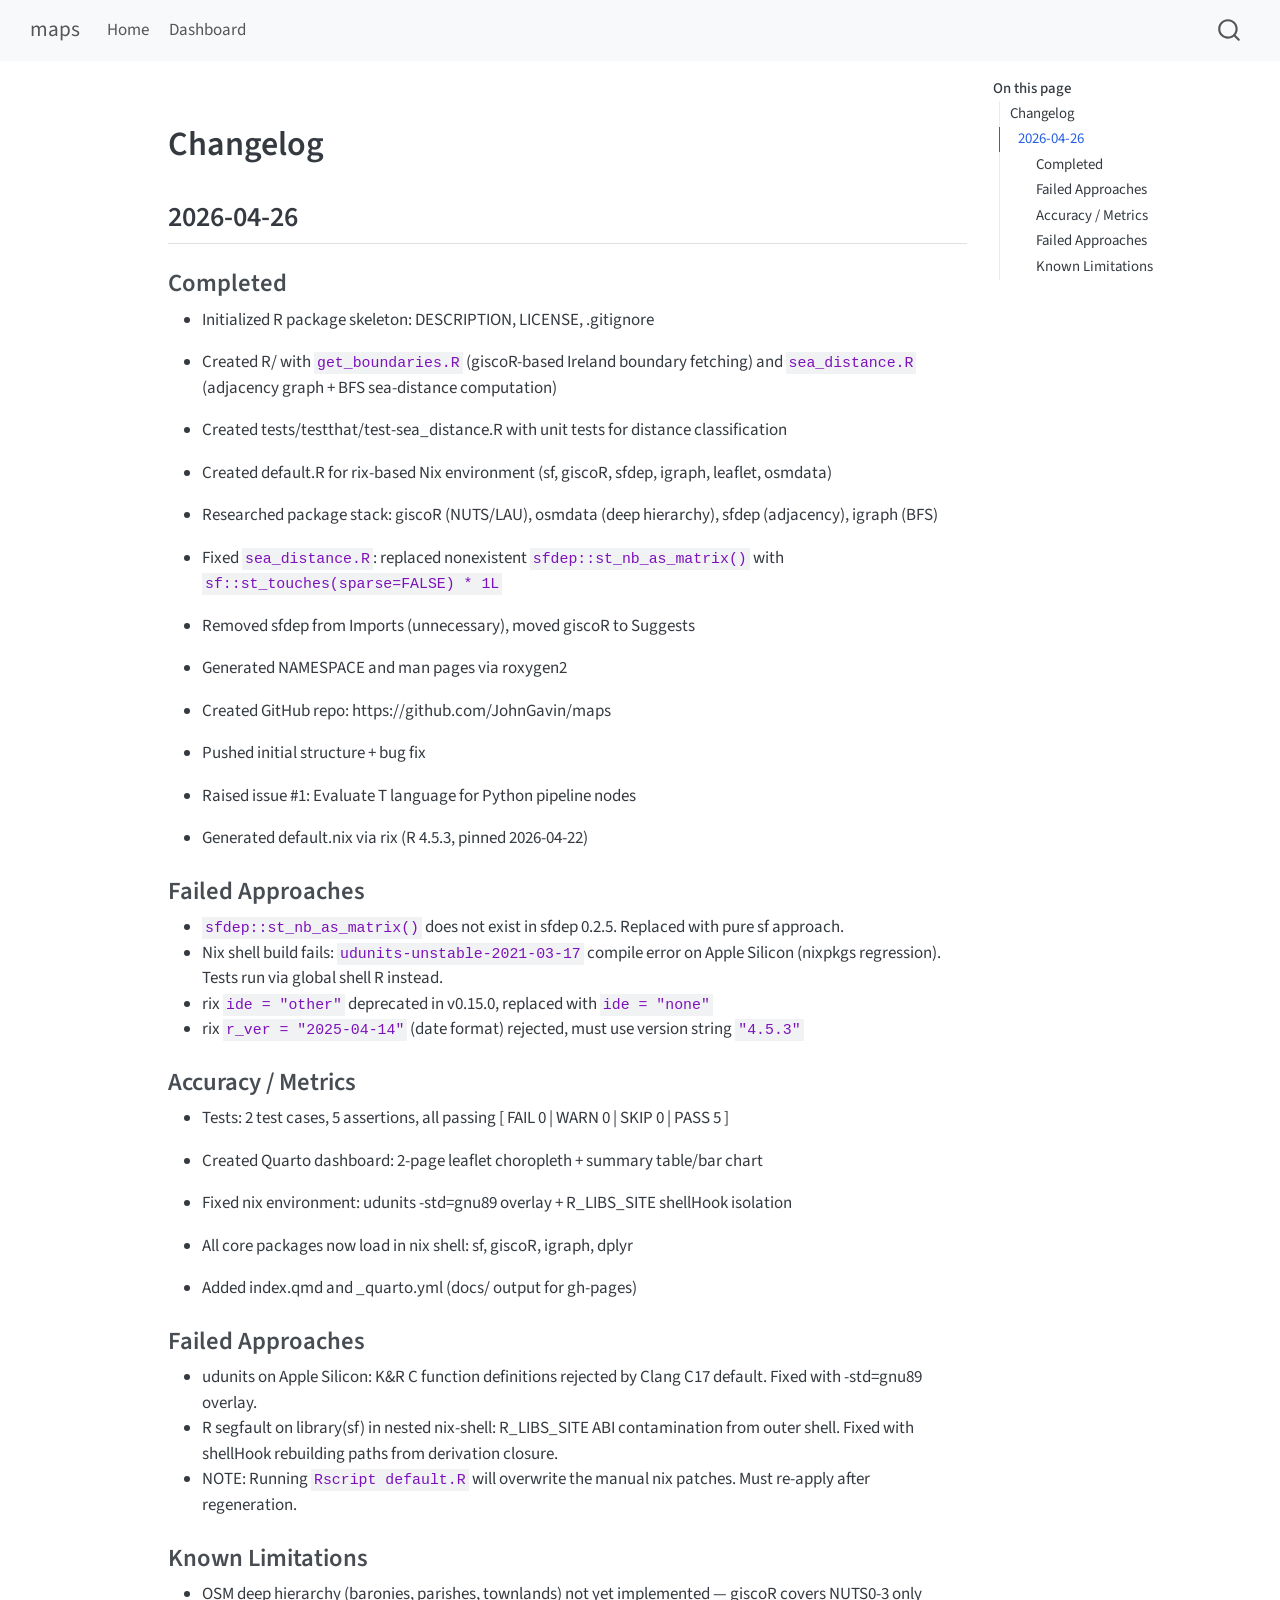
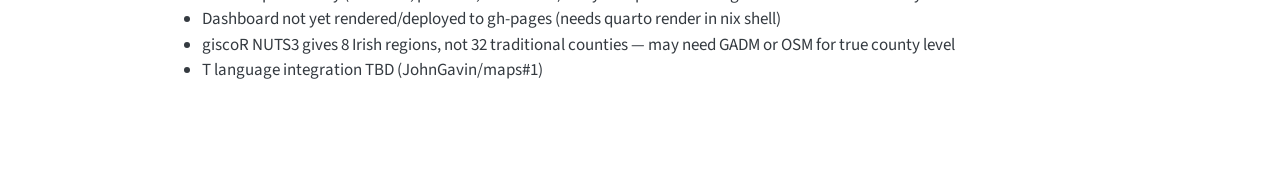
==== docs/CHANGELOG.html @ 63bba657 "Deploy rendered dashboard to docs/ for GitHub Pages - Fix dashboard.qmd: orientation pages→rows, gis" ====
<!DOCTYPE html>
<html xmlns="http://www.w3.org/1999/xhtml" lang="en" xml:lang="en"><head>

<meta charset="utf-8">
<meta name="generator" content="quarto-1.8.26">

<meta name="viewport" content="width=device-width, initial-scale=1.0, user-scalable=yes">


<title>changelog – maps</title>
<style>
code{white-space: pre-wrap;}
span.smallcaps{font-variant: small-caps;}
div.columns{display: flex; gap: min(4vw, 1.5em);}
div.column{flex: auto; overflow-x: auto;}
div.hanging-indent{margin-left: 1.5em; text-indent: -1.5em;}
ul.task-list{list-style: none;}
ul.task-list li input[type="checkbox"] {
  width: 0.8em;
  margin: 0 0.8em 0.2em -1em; /* quarto-specific, see https://github.com/quarto-dev/quarto-cli/issues/4556 */ 
  vertical-align: middle;
}
</style>


<script src="site_libs/quarto-nav/quarto-nav.js"></script>
<script src="site_libs/quarto-nav/headroom.min.js"></script>
<script src="site_libs/clipboard/clipboard.min.js"></script>
<script src="site_libs/quarto-search/autocomplete.umd.js"></script>
<script src="site_libs/quarto-search/fuse.min.js"></script>
<script src="site_libs/quarto-search/quarto-search.js"></script>
<meta name="quarto:offset" content="./">
<script src="site_libs/quarto-html/quarto.js" type="module"></script>
<script src="site_libs/quarto-html/tabsets/tabsets.js" type="module"></script>
<script src="site_libs/quarto-html/axe/axe-check.js" type="module"></script>
<script src="site_libs/quarto-html/popper.min.js"></script>
<script src="site_libs/quarto-html/tippy.umd.min.js"></script>
<script src="site_libs/quarto-html/anchor.min.js"></script>
<link href="site_libs/quarto-html/tippy.css" rel="stylesheet">
<link href="site_libs/quarto-html/quarto-syntax-highlighting-587c61ba64f3a5504c4d52d930310e48.css" rel="stylesheet" id="quarto-text-highlighting-styles">
<script src="site_libs/bootstrap/bootstrap.min.js"></script>
<link href="site_libs/bootstrap/bootstrap-icons.css" rel="stylesheet">
<link href="site_libs/bootstrap/bootstrap-6366b8537f22fe2521dbe9c1a8a1a9f2.min.css" rel="stylesheet" append-hash="true" id="quarto-bootstrap" data-mode="light">
<script id="quarto-search-options" type="application/json">{
  "location": "navbar",
  "copy-button": false,
  "collapse-after": 3,
  "panel-placement": "end",
  "type": "overlay",
  "limit": 50,
  "keyboard-shortcut": [
    "f",
    "/",
    "s"
  ],
  "show-item-context": false,
  "language": {
    "search-no-results-text": "No results",
    "search-matching-documents-text": "matching documents",
    "search-copy-link-title": "Copy link to search",
    "search-hide-matches-text": "Hide additional matches",
    "search-more-match-text": "more match in this document",
    "search-more-matches-text": "more matches in this document",
    "search-clear-button-title": "Clear",
    "search-text-placeholder": "",
    "search-detached-cancel-button-title": "Cancel",
    "search-submit-button-title": "Submit",
    "search-label": "Search"
  }
}</script>


<link rel="stylesheet" href="styles.css">
</head>

<body class="nav-fixed quarto-light">

<div id="quarto-search-results"></div>
  <header id="quarto-header" class="headroom fixed-top">
    <nav class="navbar navbar-expand-lg " data-bs-theme="dark">
      <div class="navbar-container container-fluid">
      <div class="navbar-brand-container mx-auto">
    <a class="navbar-brand" href="./index.html">
    <span class="navbar-title">maps</span>
    </a>
  </div>
            <div id="quarto-search" class="" title="Search"></div>
          <button class="navbar-toggler" type="button" data-bs-toggle="collapse" data-bs-target="#navbarCollapse" aria-controls="navbarCollapse" role="menu" aria-expanded="false" aria-label="Toggle navigation" onclick="if (window.quartoToggleHeadroom) { window.quartoToggleHeadroom(); }">
  <span class="navbar-toggler-icon"></span>
</button>
          <div class="collapse navbar-collapse" id="navbarCollapse">
            <ul class="navbar-nav navbar-nav-scroll me-auto">
  <li class="nav-item">
    <a class="nav-link" href="./index.html"> 
<span class="menu-text">Home</span></a>
  </li>  
  <li class="nav-item">
    <a class="nav-link" href="./vignettes/articles/dashboard.html"> 
<span class="menu-text">Dashboard</span></a>
  </li>  
</ul>
          </div> <!-- /navcollapse -->
            <div class="quarto-navbar-tools">
</div>
      </div> <!-- /container-fluid -->
    </nav>
</header>
<!-- content -->
<div id="quarto-content" class="quarto-container page-columns page-rows-contents page-layout-article page-navbar">
<!-- sidebar -->
<!-- margin-sidebar -->
    <div id="quarto-margin-sidebar" class="sidebar margin-sidebar">
        <nav id="TOC" role="doc-toc" class="toc-active">
    <h2 id="toc-title">On this page</h2>
   
  <ul>
  <li><a href="#changelog" id="toc-changelog" class="nav-link active" data-scroll-target="#changelog">Changelog</a>
  <ul class="collapse">
  <li><a href="#section" id="toc-section" class="nav-link" data-scroll-target="#section">2026-04-26</a>
  <ul class="collapse">
  <li><a href="#completed" id="toc-completed" class="nav-link" data-scroll-target="#completed">Completed</a></li>
  <li><a href="#failed-approaches" id="toc-failed-approaches" class="nav-link" data-scroll-target="#failed-approaches">Failed Approaches</a></li>
  <li><a href="#accuracy-metrics" id="toc-accuracy-metrics" class="nav-link" data-scroll-target="#accuracy-metrics">Accuracy / Metrics</a></li>
  <li><a href="#failed-approaches-1" id="toc-failed-approaches-1" class="nav-link" data-scroll-target="#failed-approaches-1">Failed Approaches</a></li>
  <li><a href="#known-limitations" id="toc-known-limitations" class="nav-link" data-scroll-target="#known-limitations">Known Limitations</a></li>
  </ul></li>
  </ul></li>
  </ul>
</nav>
    </div>
<!-- main -->
<main class="content" id="quarto-document-content"><header id="title-block-header" class="quarto-title-block"></header>




<section id="changelog" class="level1">
<h1>Changelog</h1>
<section id="section" class="level2">
<h2 class="anchored" data-anchor-id="section">2026-04-26</h2>
<section id="completed" class="level3">
<h3 class="anchored" data-anchor-id="completed">Completed</h3>
<ul>
<li><p>Initialized R package skeleton: DESCRIPTION, LICENSE, .gitignore</p></li>
<li><p>Created R/ with <code>get_boundaries.R</code> (giscoR-based Ireland boundary fetching) and <code>sea_distance.R</code> (adjacency graph + BFS sea-distance computation)</p></li>
<li><p>Created tests/testthat/test-sea_distance.R with unit tests for distance classification</p></li>
<li><p>Created default.R for rix-based Nix environment (sf, giscoR, sfdep, igraph, leaflet, osmdata)</p></li>
<li><p>Researched package stack: giscoR (NUTS/LAU), osmdata (deep hierarchy), sfdep (adjacency), igraph (BFS)</p></li>
<li><p>Fixed <code>sea_distance.R</code>: replaced nonexistent <code>sfdep::st_nb_as_matrix()</code> with <code>sf::st_touches(sparse=FALSE) * 1L</code></p></li>
<li><p>Removed sfdep from Imports (unnecessary), moved giscoR to Suggests</p></li>
<li><p>Generated NAMESPACE and man pages via roxygen2</p></li>
<li><p>Created GitHub repo: https://github.com/JohnGavin/maps</p></li>
<li><p>Pushed initial structure + bug fix</p></li>
<li><p>Raised issue #1: Evaluate T language for Python pipeline nodes</p></li>
<li><p>Generated default.nix via rix (R 4.5.3, pinned 2026-04-22)</p></li>
</ul>
</section>
<section id="failed-approaches" class="level3">
<h3 class="anchored" data-anchor-id="failed-approaches">Failed Approaches</h3>
<ul>
<li><code>sfdep::st_nb_as_matrix()</code> does not exist in sfdep 0.2.5. Replaced with pure sf approach.</li>
<li>Nix shell build fails: <code>udunits-unstable-2021-03-17</code> compile error on Apple Silicon (nixpkgs regression). Tests run via global shell R instead.</li>
<li>rix <code>ide = "other"</code> deprecated in v0.15.0, replaced with <code>ide = "none"</code></li>
<li>rix <code>r_ver = "2025-04-14"</code> (date format) rejected, must use version string <code>"4.5.3"</code></li>
</ul>
</section>
<section id="accuracy-metrics" class="level3">
<h3 class="anchored" data-anchor-id="accuracy-metrics">Accuracy / Metrics</h3>
<ul>
<li><p>Tests: 2 test cases, 5 assertions, all passing [ FAIL 0 | WARN 0 | SKIP 0 | PASS 5 ]</p></li>
<li><p>Created Quarto dashboard: 2-page leaflet choropleth + summary table/bar chart</p></li>
<li><p>Fixed nix environment: udunits -std=gnu89 overlay + R_LIBS_SITE shellHook isolation</p></li>
<li><p>All core packages now load in nix shell: sf, giscoR, igraph, dplyr</p></li>
<li><p>Added index.qmd and _quarto.yml (docs/ output for gh-pages)</p></li>
</ul>
</section>
<section id="failed-approaches-1" class="level3">
<h3 class="anchored" data-anchor-id="failed-approaches-1">Failed Approaches</h3>
<ul>
<li>udunits on Apple Silicon: K&amp;R C function definitions rejected by Clang C17 default. Fixed with -std=gnu89 overlay.</li>
<li>R segfault on library(sf) in nested nix-shell: R_LIBS_SITE ABI contamination from outer shell. Fixed with shellHook rebuilding paths from derivation closure.</li>
<li>NOTE: Running <code>Rscript default.R</code> will overwrite the manual nix patches. Must re-apply after regeneration.</li>
</ul>
</section>
<section id="known-limitations" class="level3">
<h3 class="anchored" data-anchor-id="known-limitations">Known Limitations</h3>
<ul>
<li>OSM deep hierarchy (baronies, parishes, townlands) not yet implemented — giscoR covers NUTS0-3 only</li>
<li>Dashboard not yet rendered/deployed to gh-pages (needs quarto render in nix shell)</li>
<li>giscoR NUTS3 gives 8 Irish regions, not 32 traditional counties — may need GADM or OSM for true county level</li>
<li>T language integration TBD (JohnGavin/maps#1)</li>
</ul>


</section>
</section>
</section>

</main> <!-- /main -->
<script id="quarto-html-after-body" type="application/javascript">
  window.document.addEventListener("DOMContentLoaded", function (event) {
    const icon = "";
    const anchorJS = new window.AnchorJS();
    anchorJS.options = {
      placement: 'right',
      icon: icon
    };
    anchorJS.add('.anchored');
    const isCodeAnnotation = (el) => {
      for (const clz of el.classList) {
        if (clz.startsWith('code-annotation-')) {                     
          return true;
        }
      }
      return false;
    }
    const onCopySuccess = function(e) {
      // button target
      const button = e.trigger;
      // don't keep focus
      button.blur();
      // flash "checked"
      button.classList.add('code-copy-button-checked');
      var currentTitle = button.getAttribute("title");
      button.setAttribute("title", "Copied!");
      let tooltip;
      if (window.bootstrap) {
        button.setAttribute("data-bs-toggle", "tooltip");
        button.setAttribute("data-bs-placement", "left");
        button.setAttribute("data-bs-title", "Copied!");
        tooltip = new bootstrap.Tooltip(button, 
          { trigger: "manual", 
            customClass: "code-copy-button-tooltip",
            offset: [0, -8]});
        tooltip.show();    
      }
      setTimeout(function() {
        if (tooltip) {
          tooltip.hide();
          button.removeAttribute("data-bs-title");
          button.removeAttribute("data-bs-toggle");
          button.removeAttribute("data-bs-placement");
        }
        button.setAttribute("title", currentTitle);
        button.classList.remove('code-copy-button-checked');
      }, 1000);
      // clear code selection
      e.clearSelection();
    }
    const getTextToCopy = function(trigger) {
      const outerScaffold = trigger.parentElement.cloneNode(true);
      const codeEl = outerScaffold.querySelector('code');
      for (const childEl of codeEl.children) {
        if (isCodeAnnotation(childEl)) {
          childEl.remove();
        }
      }
      return codeEl.innerText;
    }
    const clipboard = new window.ClipboardJS('.code-copy-button:not([data-in-quarto-modal])', {
      text: getTextToCopy
    });
    clipboard.on('success', onCopySuccess);
    if (window.document.getElementById('quarto-embedded-source-code-modal')) {
      const clipboardModal = new window.ClipboardJS('.code-copy-button[data-in-quarto-modal]', {
        text: getTextToCopy,
        container: window.document.getElementById('quarto-embedded-source-code-modal')
      });
      clipboardModal.on('success', onCopySuccess);
    }
      var localhostRegex = new RegExp(/^(?:http|https):\/\/localhost\:?[0-9]*\//);
      var mailtoRegex = new RegExp(/^mailto:/);
        var filterRegex = new RegExp('/' + window.location.host + '/');
      var isInternal = (href) => {
          return filterRegex.test(href) || localhostRegex.test(href) || mailtoRegex.test(href);
      }
      // Inspect non-navigation links and adorn them if external
     var links = window.document.querySelectorAll('a[href]:not(.nav-link):not(.navbar-brand):not(.toc-action):not(.sidebar-link):not(.sidebar-item-toggle):not(.pagination-link):not(.no-external):not([aria-hidden]):not(.dropdown-item):not(.quarto-navigation-tool):not(.about-link)');
      for (var i=0; i<links.length; i++) {
        const link = links[i];
        if (!isInternal(link.href)) {
          // undo the damage that might have been done by quarto-nav.js in the case of
          // links that we want to consider external
          if (link.dataset.originalHref !== undefined) {
            link.href = link.dataset.originalHref;
          }
        }
      }
    function tippyHover(el, contentFn, onTriggerFn, onUntriggerFn) {
      const config = {
        allowHTML: true,
        maxWidth: 500,
        delay: 100,
        arrow: false,
        appendTo: function(el) {
            return el.parentElement;
        },
        interactive: true,
        interactiveBorder: 10,
        theme: 'quarto',
        placement: 'bottom-start',
      };
      if (contentFn) {
        config.content = contentFn;
      }
      if (onTriggerFn) {
        config.onTrigger = onTriggerFn;
      }
      if (onUntriggerFn) {
        config.onUntrigger = onUntriggerFn;
      }
      window.tippy(el, config); 
    }
    const noterefs = window.document.querySelectorAll('a[role="doc-noteref"]');
    for (var i=0; i<noterefs.length; i++) {
      const ref = noterefs[i];
      tippyHover(ref, function() {
        // use id or data attribute instead here
        let href = ref.getAttribute('data-footnote-href') || ref.getAttribute('href');
        try { href = new URL(href).hash; } catch {}
        const id = href.replace(/^#\/?/, "");
        const note = window.document.getElementById(id);
        if (note) {
          return note.innerHTML;
        } else {
          return "";
        }
      });
    }
    const xrefs = window.document.querySelectorAll('a.quarto-xref');
    const processXRef = (id, note) => {
      // Strip column container classes
      const stripColumnClz = (el) => {
        el.classList.remove("page-full", "page-columns");
        if (el.children) {
          for (const child of el.children) {
            stripColumnClz(child);
          }
        }
      }
      stripColumnClz(note)
      if (id === null || id.startsWith('sec-')) {
        // Special case sections, only their first couple elements
        const container = document.createElement("div");
        if (note.children && note.children.length > 2) {
          container.appendChild(note.children[0].cloneNode(true));
          for (let i = 1; i < note.children.length; i++) {
            const child = note.children[i];
            if (child.tagName === "P" && child.innerText === "") {
              continue;
            } else {
              container.appendChild(child.cloneNode(true));
              break;
            }
          }
          if (window.Quarto?.typesetMath) {
            window.Quarto.typesetMath(container);
          }
          return container.innerHTML
        } else {
          if (window.Quarto?.typesetMath) {
            window.Quarto.typesetMath(note);
          }
          return note.innerHTML;
        }
      } else {
        // Remove any anchor links if they are present
        const anchorLink = note.querySelector('a.anchorjs-link');
        if (anchorLink) {
          anchorLink.remove();
        }
        if (window.Quarto?.typesetMath) {
          window.Quarto.typesetMath(note);
        }
        if (note.classList.contains("callout")) {
          return note.outerHTML;
        } else {
          return note.innerHTML;
        }
      }
    }
    for (var i=0; i<xrefs.length; i++) {
      const xref = xrefs[i];
      tippyHover(xref, undefined, function(instance) {
        instance.disable();
        let url = xref.getAttribute('href');
        let hash = undefined; 
        if (url.startsWith('#')) {
          hash = url;
        } else {
          try { hash = new URL(url).hash; } catch {}
        }
        if (hash) {
          const id = hash.replace(/^#\/?/, "");
          const note = window.document.getElementById(id);
          if (note !== null) {
            try {
              const html = processXRef(id, note.cloneNode(true));
              instance.setContent(html);
            } finally {
              instance.enable();
              instance.show();
            }
          } else {
            // See if we can fetch this
            fetch(url.split('#')[0])
            .then(res => res.text())
            .then(html => {
              const parser = new DOMParser();
              const htmlDoc = parser.parseFromString(html, "text/html");
              const note = htmlDoc.getElementById(id);
              if (note !== null) {
                const html = processXRef(id, note);
                instance.setContent(html);
              } 
            }).finally(() => {
              instance.enable();
              instance.show();
            });
          }
        } else {
          // See if we can fetch a full url (with no hash to target)
          // This is a special case and we should probably do some content thinning / targeting
          fetch(url)
          .then(res => res.text())
          .then(html => {
            const parser = new DOMParser();
            const htmlDoc = parser.parseFromString(html, "text/html");
            const note = htmlDoc.querySelector('main.content');
            if (note !== null) {
              // This should only happen for chapter cross references
              // (since there is no id in the URL)
              // remove the first header
              if (note.children.length > 0 && note.children[0].tagName === "HEADER") {
                note.children[0].remove();
              }
              const html = processXRef(null, note);
              instance.setContent(html);
            } 
          }).finally(() => {
            instance.enable();
            instance.show();
          });
        }
      }, function(instance) {
      });
    }
        let selectedAnnoteEl;
        const selectorForAnnotation = ( cell, annotation) => {
          let cellAttr = 'data-code-cell="' + cell + '"';
          let lineAttr = 'data-code-annotation="' +  annotation + '"';
          const selector = 'span[' + cellAttr + '][' + lineAttr + ']';
          return selector;
        }
        const selectCodeLines = (annoteEl) => {
          const doc = window.document;
          const targetCell = annoteEl.getAttribute("data-target-cell");
          const targetAnnotation = annoteEl.getAttribute("data-target-annotation");
          const annoteSpan = window.document.querySelector(selectorForAnnotation(targetCell, targetAnnotation));
          const lines = annoteSpan.getAttribute("data-code-lines").split(",");
          const lineIds = lines.map((line) => {
            return targetCell + "-" + line;
          })
          let top = null;
          let height = null;
          let parent = null;
          if (lineIds.length > 0) {
              //compute the position of the single el (top and bottom and make a div)
              const el = window.document.getElementById(lineIds[0]);
              top = el.offsetTop;
              height = el.offsetHeight;
              parent = el.parentElement.parentElement;
            if (lineIds.length > 1) {
              const lastEl = window.document.getElementById(lineIds[lineIds.length - 1]);
              const bottom = lastEl.offsetTop + lastEl.offsetHeight;
              height = bottom - top;
            }
            if (top !== null && height !== null && parent !== null) {
              // cook up a div (if necessary) and position it 
              let div = window.document.getElementById("code-annotation-line-highlight");
              if (div === null) {
                div = window.document.createElement("div");
                div.setAttribute("id", "code-annotation-line-highlight");
                div.style.position = 'absolute';
                parent.appendChild(div);
              }
              div.style.top = top - 2 + "px";
              div.style.height = height + 4 + "px";
              div.style.left = 0;
              let gutterDiv = window.document.getElementById("code-annotation-line-highlight-gutter");
              if (gutterDiv === null) {
                gutterDiv = window.document.createElement("div");
                gutterDiv.setAttribute("id", "code-annotation-line-highlight-gutter");
                gutterDiv.style.position = 'absolute';
                const codeCell = window.document.getElementById(targetCell);
                const gutter = codeCell.querySelector('.code-annotation-gutter');
                gutter.appendChild(gutterDiv);
              }
              gutterDiv.style.top = top - 2 + "px";
              gutterDiv.style.height = height + 4 + "px";
            }
            selectedAnnoteEl = annoteEl;
          }
        };
        const unselectCodeLines = () => {
          const elementsIds = ["code-annotation-line-highlight", "code-annotation-line-highlight-gutter"];
          elementsIds.forEach((elId) => {
            const div = window.document.getElementById(elId);
            if (div) {
              div.remove();
            }
          });
          selectedAnnoteEl = undefined;
        };
          // Handle positioning of the toggle
      window.addEventListener(
        "resize",
        throttle(() => {
          elRect = undefined;
          if (selectedAnnoteEl) {
            selectCodeLines(selectedAnnoteEl);
          }
        }, 10)
      );
      function throttle(fn, ms) {
      let throttle = false;
      let timer;
        return (...args) => {
          if(!throttle) { // first call gets through
              fn.apply(this, args);
              throttle = true;
          } else { // all the others get throttled
              if(timer) clearTimeout(timer); // cancel #2
              timer = setTimeout(() => {
                fn.apply(this, args);
                timer = throttle = false;
              }, ms);
          }
        };
      }
        // Attach click handler to the DT
        const annoteDls = window.document.querySelectorAll('dt[data-target-cell]');
        for (const annoteDlNode of annoteDls) {
          annoteDlNode.addEventListener('click', (event) => {
            const clickedEl = event.target;
            if (clickedEl !== selectedAnnoteEl) {
              unselectCodeLines();
              const activeEl = window.document.querySelector('dt[data-target-cell].code-annotation-active');
              if (activeEl) {
                activeEl.classList.remove('code-annotation-active');
              }
              selectCodeLines(clickedEl);
              clickedEl.classList.add('code-annotation-active');
            } else {
              // Unselect the line
              unselectCodeLines();
              clickedEl.classList.remove('code-annotation-active');
            }
          });
        }
    const findCites = (el) => {
      const parentEl = el.parentElement;
      if (parentEl) {
        const cites = parentEl.dataset.cites;
        if (cites) {
          return {
            el,
            cites: cites.split(' ')
          };
        } else {
          return findCites(el.parentElement)
        }
      } else {
        return undefined;
      }
    };
    var bibliorefs = window.document.querySelectorAll('a[role="doc-biblioref"]');
    for (var i=0; i<bibliorefs.length; i++) {
      const ref = bibliorefs[i];
      const citeInfo = findCites(ref);
      if (citeInfo) {
        tippyHover(citeInfo.el, function() {
          var popup = window.document.createElement('div');
          citeInfo.cites.forEach(function(cite) {
            var citeDiv = window.document.createElement('div');
            citeDiv.classList.add('hanging-indent');
            citeDiv.classList.add('csl-entry');
            var biblioDiv = window.document.getElementById('ref-' + cite);
            if (biblioDiv) {
              citeDiv.innerHTML = biblioDiv.innerHTML;
            }
            popup.appendChild(citeDiv);
          });
          return popup.innerHTML;
        });
      }
    }
  });
  </script>
</div> <!-- /content -->




</body></html>
---- docs/site_libs/quarto-html/tippy.css ----
.tippy-box[data-animation=fade][data-state=hidden]{opacity:0}[data-tippy-root]{max-width:calc(100vw - 10px)}.tippy-box{position:relative;background-color:#333;color:#fff;border-radius:4px;font-size:14px;line-height:1.4;white-space:normal;outline:0;transition-property:transform,visibility,opacity}.tippy-box[data-placement^=top]>.tippy-arrow{bottom:0}.tippy-box[data-placement^=top]>.tippy-arrow:before{bottom:-7px;left:0;border-width:8px 8px 0;border-top-color:initial;transform-origin:center top}.tippy-box[data-placement^=bottom]>.tippy-arrow{top:0}.tippy-box[data-placement^=bottom]>.tippy-arrow:before{top:-7px;left:0;border-width:0 8px 8px;border-bottom-color:initial;transform-origin:center bottom}.tippy-box[data-placement^=left]>.tippy-arrow{right:0}.tippy-box[data-placement^=left]>.tippy-arrow:before{border-width:8px 0 8px 8px;border-left-color:initial;right:-7px;transform-origin:center left}.tippy-box[data-placement^=right]>.tippy-arrow{left:0}.tippy-box[data-placement^=right]>.tippy-arrow:before{left:-7px;border-width:8px 8px 8px 0;border-right-color:initial;transform-origin:center right}.tippy-box[data-inertia][data-state=visible]{transition-timing-function:cubic-bezier(.54,1.5,.38,1.11)}.tippy-arrow{width:16px;height:16px;color:#333}.tippy-arrow:before{content:"";position:absolute;border-color:transparent;border-style:solid}.tippy-content{position:relative;padding:5px 9px;z-index:1}
---- docs/site_libs/quarto-html/quarto-syntax-highlighting-587c61ba64f3a5504c4d52d930310e48.css ----
/* quarto syntax highlight colors */
:root {
  --quarto-hl-ot-color: #003B4F;
  --quarto-hl-at-color: #657422;
  --quarto-hl-ss-color: #20794D;
  --quarto-hl-an-color: #5E5E5E;
  --quarto-hl-fu-color: #4758AB;
  --quarto-hl-st-color: #20794D;
  --quarto-hl-cf-color: #003B4F;
  --quarto-hl-op-color: #5E5E5E;
  --quarto-hl-er-color: #AD0000;
  --quarto-hl-bn-color: #AD0000;
  --quarto-hl-al-color: #AD0000;
  --quarto-hl-va-color: #111111;
  --quarto-hl-bu-color: inherit;
  --quarto-hl-ex-color: inherit;
  --quarto-hl-pp-color: #AD0000;
  --quarto-hl-in-color: #5E5E5E;
  --quarto-hl-vs-color: #20794D;
  --quarto-hl-wa-color: #5E5E5E;
  --quarto-hl-do-color: #5E5E5E;
  --quarto-hl-im-color: #00769E;
  --quarto-hl-ch-color: #20794D;
  --quarto-hl-dt-color: #AD0000;
  --quarto-hl-fl-color: #AD0000;
  --quarto-hl-co-color: #5E5E5E;
  --quarto-hl-cv-color: #5E5E5E;
  --quarto-hl-cn-color: #8f5902;
  --quarto-hl-sc-color: #5E5E5E;
  --quarto-hl-dv-color: #AD0000;
  --quarto-hl-kw-color: #003B4F;
}

/* other quarto variables */
:root {
  --quarto-font-monospace: SFMono-Regular, Menlo, Monaco, Consolas, "Liberation Mono", "Courier New", monospace;
}

/* syntax highlight based on Pandoc's rules */
pre > code.sourceCode > span {
  color: #003B4F;
}

code.sourceCode > span {
  color: #003B4F;
}

div.sourceCode,
div.sourceCode pre.sourceCode {
  color: #003B4F;
}

/* Normal */
code span {
  color: #003B4F;
}

/* Alert */
code span.al {
  color: #AD0000;
  font-style: inherit;
}

/* Annotation */
code span.an {
  color: #5E5E5E;
  font-style: inherit;
}

/* Attribute */
code span.at {
  color: #657422;
  font-style: inherit;
}

/* BaseN */
code span.bn {
  color: #AD0000;
  font-style: inherit;
}

/* BuiltIn */
code span.bu {
  font-style: inherit;
}

/* ControlFlow */
code span.cf {
  color: #003B4F;
  font-weight: bold;
  font-style: inherit;
}

/* Char */
code span.ch {
  color: #20794D;
  font-style: inherit;
}

/* Constant */
code span.cn {
  color: #8f5902;
  font-style: inherit;
}

/* Comment */
code span.co {
  color: #5E5E5E;
  font-style: inherit;
}

/* CommentVar */
code span.cv {
  color: #5E5E5E;
  font-style: italic;
}

/* Documentation */
code span.do {
  color: #5E5E5E;
  font-style: italic;
}

/* DataType */
code span.dt {
  color: #AD0000;
  font-style: inherit;
}

/* DecVal */
code span.dv {
  color: #AD0000;
  font-style: inherit;
}

/* Error */
code span.er {
  color: #AD0000;
  font-style: inherit;
}

/* Extension */
code span.ex {
  font-style: inherit;
}

/* Float */
code span.fl {
  color: #AD0000;
  font-style: inherit;
}

/* Function */
code span.fu {
  color: #4758AB;
  font-style: inherit;
}

/* Import */
code span.im {
  color: #00769E;
  font-style: inherit;
}

/* Information */
code span.in {
  color: #5E5E5E;
  font-style: inherit;
}

/* Keyword */
code span.kw {
  color: #003B4F;
  font-weight: bold;
  font-style: inherit;
}

/* Operator */
code span.op {
  color: #5E5E5E;
  font-style: inherit;
}

/* Other */
code span.ot {
  color: #003B4F;
  font-style: inherit;
}

/* Preprocessor */
code span.pp {
  color: #AD0000;
  font-style: inherit;
}

/* SpecialChar */
code span.sc {
  color: #5E5E5E;
  font-style: inherit;
}

/* SpecialString */
code span.ss {
  color: #20794D;
  font-style: inherit;
}

/* String */
code span.st {
  color: #20794D;
  font-style: inherit;
}

/* Variable */
code span.va {
  color: #111111;
  font-style: inherit;
}

/* VerbatimString */
code span.vs {
  color: #20794D;
  font-style: inherit;
}

/* Warning */
code span.wa {
  color: #5E5E5E;
  font-style: italic;
}

.prevent-inlining {
  content: "</";
}

/*# sourceMappingURL=2dce1cc6c82594539e1579de68416b47.css.map */
---- docs/styles.css ----
/* maps project custom styles */
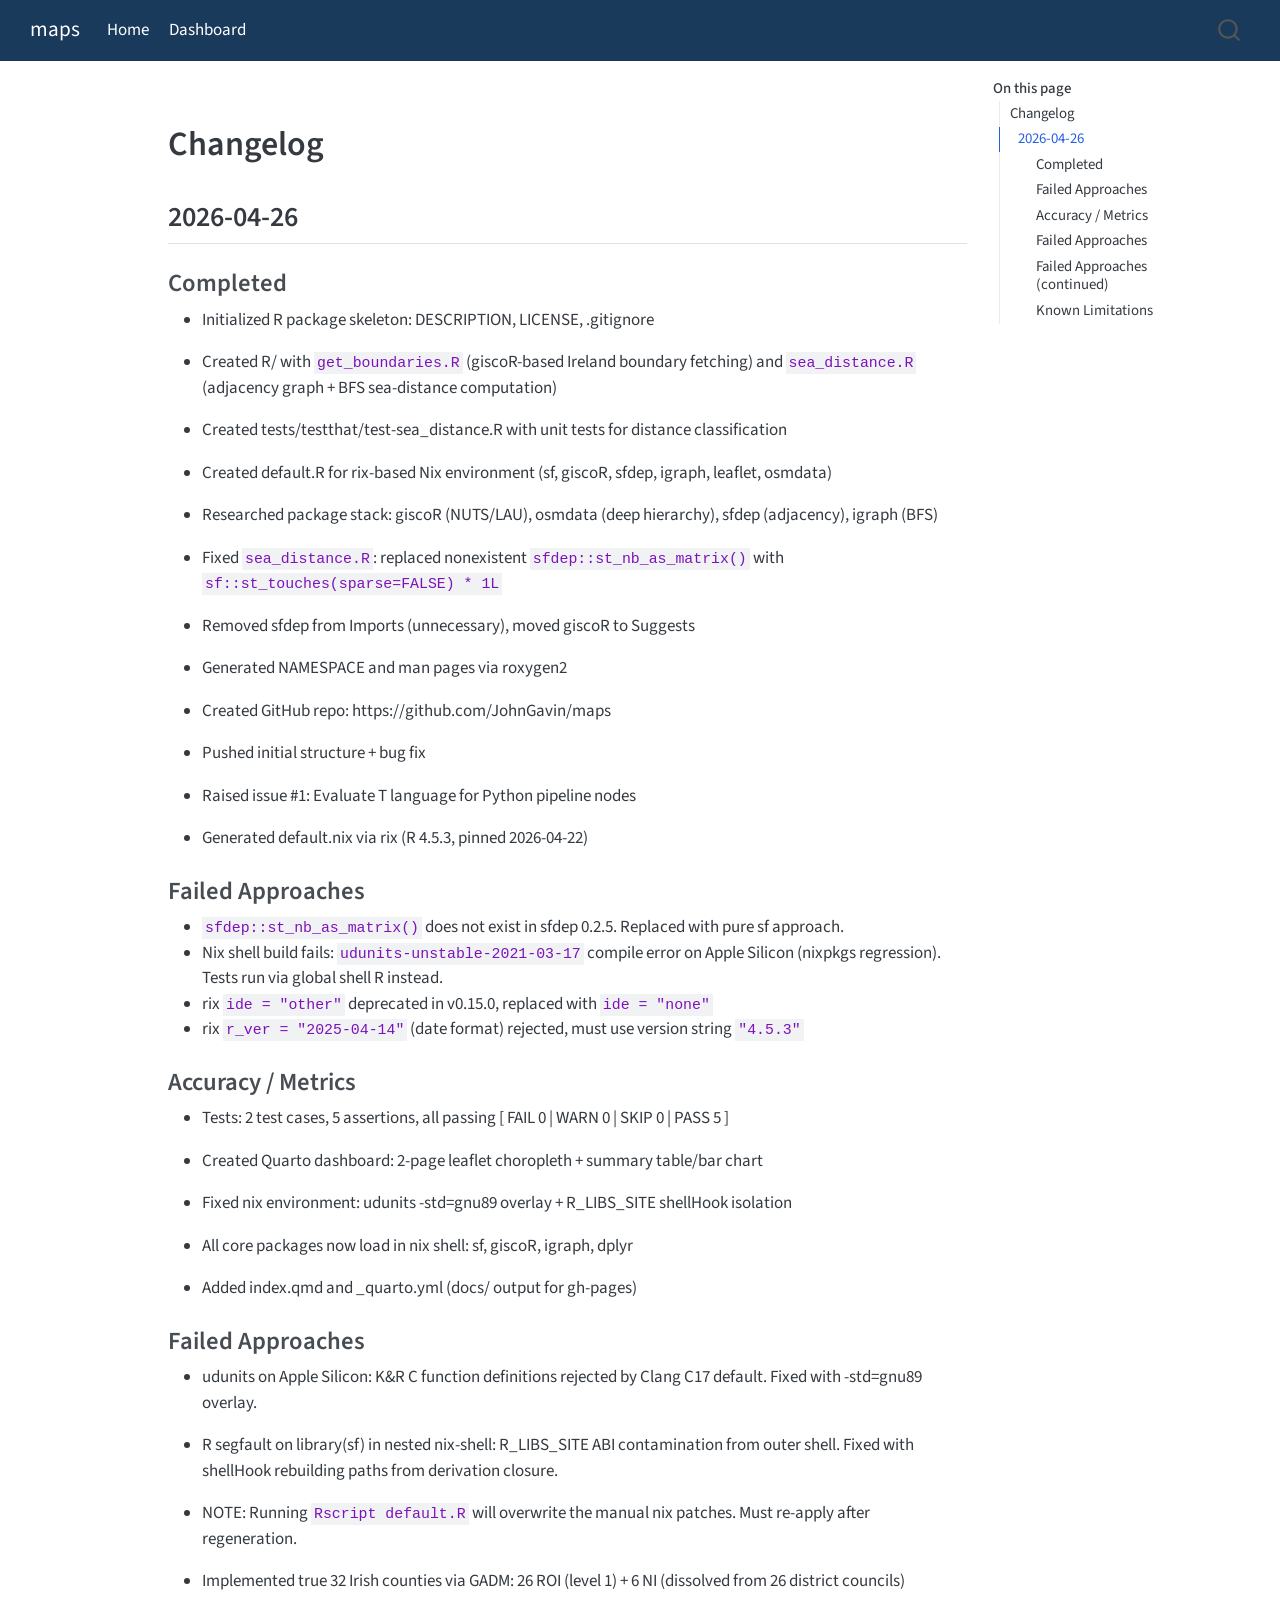
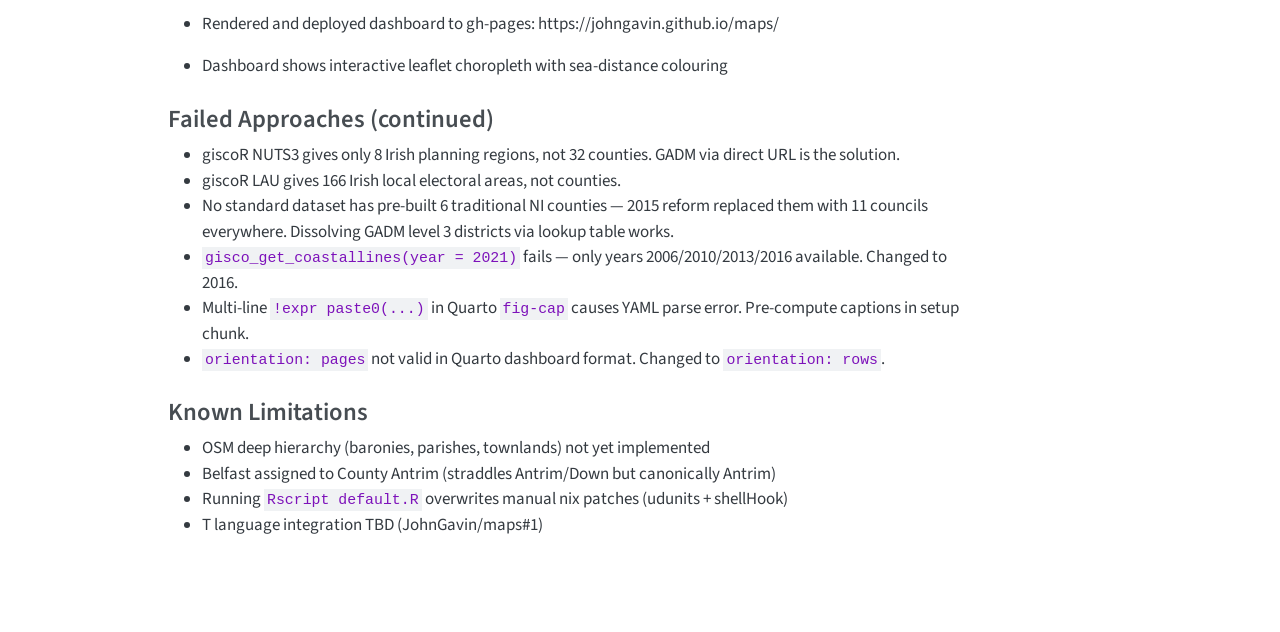
==== commit 1087d183: "Re-render: dark navbar, nix tabset, fix missing dashboard outputs - Clear stale _freeze cache that p" ====
--- a/docs/CHANGELOG.html
+++ b/docs/CHANGELOG.html
@@ -122,6 +122,7 @@
   <li><a href="#failed-approaches" id="toc-failed-approaches" class="nav-link" data-scroll-target="#failed-approaches">Failed Approaches</a></li>
   <li><a href="#accuracy-metrics" id="toc-accuracy-metrics" class="nav-link" data-scroll-target="#accuracy-metrics">Accuracy / Metrics</a></li>
   <li><a href="#failed-approaches-1" id="toc-failed-approaches-1" class="nav-link" data-scroll-target="#failed-approaches-1">Failed Approaches</a></li>
+  <li><a href="#failed-approaches-continued" id="toc-failed-approaches-continued" class="nav-link" data-scroll-target="#failed-approaches-continued">Failed Approaches (continued)</a></li>
   <li><a href="#known-limitations" id="toc-known-limitations" class="nav-link" data-scroll-target="#known-limitations">Known Limitations</a></li>
   </ul></li>
   </ul></li>
@@ -177,17 +178,31 @@
 <section id="failed-approaches-1" class="level3">
 <h3 class="anchored" data-anchor-id="failed-approaches-1">Failed Approaches</h3>
 <ul>
-<li>udunits on Apple Silicon: K&amp;R C function definitions rejected by Clang C17 default. Fixed with -std=gnu89 overlay.</li>
-<li>R segfault on library(sf) in nested nix-shell: R_LIBS_SITE ABI contamination from outer shell. Fixed with shellHook rebuilding paths from derivation closure.</li>
-<li>NOTE: Running <code>Rscript default.R</code> will overwrite the manual nix patches. Must re-apply after regeneration.</li>
+<li><p>udunits on Apple Silicon: K&amp;R C function definitions rejected by Clang C17 default. Fixed with -std=gnu89 overlay.</p></li>
+<li><p>R segfault on library(sf) in nested nix-shell: R_LIBS_SITE ABI contamination from outer shell. Fixed with shellHook rebuilding paths from derivation closure.</p></li>
+<li><p>NOTE: Running <code>Rscript default.R</code> will overwrite the manual nix patches. Must re-apply after regeneration.</p></li>
+<li><p>Implemented true 32 Irish counties via GADM: 26 ROI (level 1) + 6 NI (dissolved from 26 district councils)</p></li>
+<li><p>Rendered and deployed dashboard to gh-pages: https://johngavin.github.io/maps/</p></li>
+<li><p>Dashboard shows interactive leaflet choropleth with sea-distance colouring</p></li>
+</ul>
+</section>
+<section id="failed-approaches-continued" class="level3">
+<h3 class="anchored" data-anchor-id="failed-approaches-continued">Failed Approaches (continued)</h3>
+<ul>
+<li>giscoR NUTS3 gives only 8 Irish planning regions, not 32 counties. GADM via direct URL is the solution.</li>
+<li>giscoR LAU gives 166 Irish local electoral areas, not counties.</li>
+<li>No standard dataset has pre-built 6 traditional NI counties — 2015 reform replaced them with 11 councils everywhere. Dissolving GADM level 3 districts via lookup table works.</li>
+<li><code>gisco_get_coastallines(year = 2021)</code> fails — only years 2006/2010/2013/2016 available. Changed to 2016.</li>
+<li>Multi-line <code>!expr paste0(...)</code> in Quarto <code>fig-cap</code> causes YAML parse error. Pre-compute captions in setup chunk.</li>
+<li><code>orientation: pages</code> not valid in Quarto dashboard format. Changed to <code>orientation: rows</code>.</li>
 </ul>
 </section>
 <section id="known-limitations" class="level3">
 <h3 class="anchored" data-anchor-id="known-limitations">Known Limitations</h3>
 <ul>
-<li>OSM deep hierarchy (baronies, parishes, townlands) not yet implemented — giscoR covers NUTS0-3 only</li>
-<li>Dashboard not yet rendered/deployed to gh-pages (needs quarto render in nix shell)</li>
-<li>giscoR NUTS3 gives 8 Irish regions, not 32 traditional counties — may need GADM or OSM for true county level</li>
+<li>OSM deep hierarchy (baronies, parishes, townlands) not yet implemented</li>
+<li>Belfast assigned to County Antrim (straddles Antrim/Down but canonically Antrim)</li>
+<li>Running <code>Rscript default.R</code> overwrites manual nix patches (udunits + shellHook)</li>
 <li>T language integration TBD (JohnGavin/maps#1)</li>
 </ul>
 
--- a/docs/styles.css
+++ b/docs/styles.css
@@ -1 +1,26 @@
 /* maps project custom styles */
+
+/* Dark blue navbar with white text */
+.navbar, .quarto-title-banner, nav.navbar {
+  background-color: #1a3a5c !important;
+  color: #ffffff !important;
+}
+.navbar .navbar-brand, .navbar .nav-link,
+.navbar .navbar-nav .nav-link,
+.quarto-title-banner .title,
+.quarto-title-banner .subtitle {
+  color: #ffffff !important;
+}
+.navbar .nav-link:hover {
+  color: #cce0ff !important;
+}
+.navbar .nav-link.active {
+  color: #ffffff !important;
+  font-weight: bold;
+}
+
+/* Left-justified captions */
+caption, figcaption, .figure-caption {
+  text-align: left !important;
+  caption-side: top !important;
+}
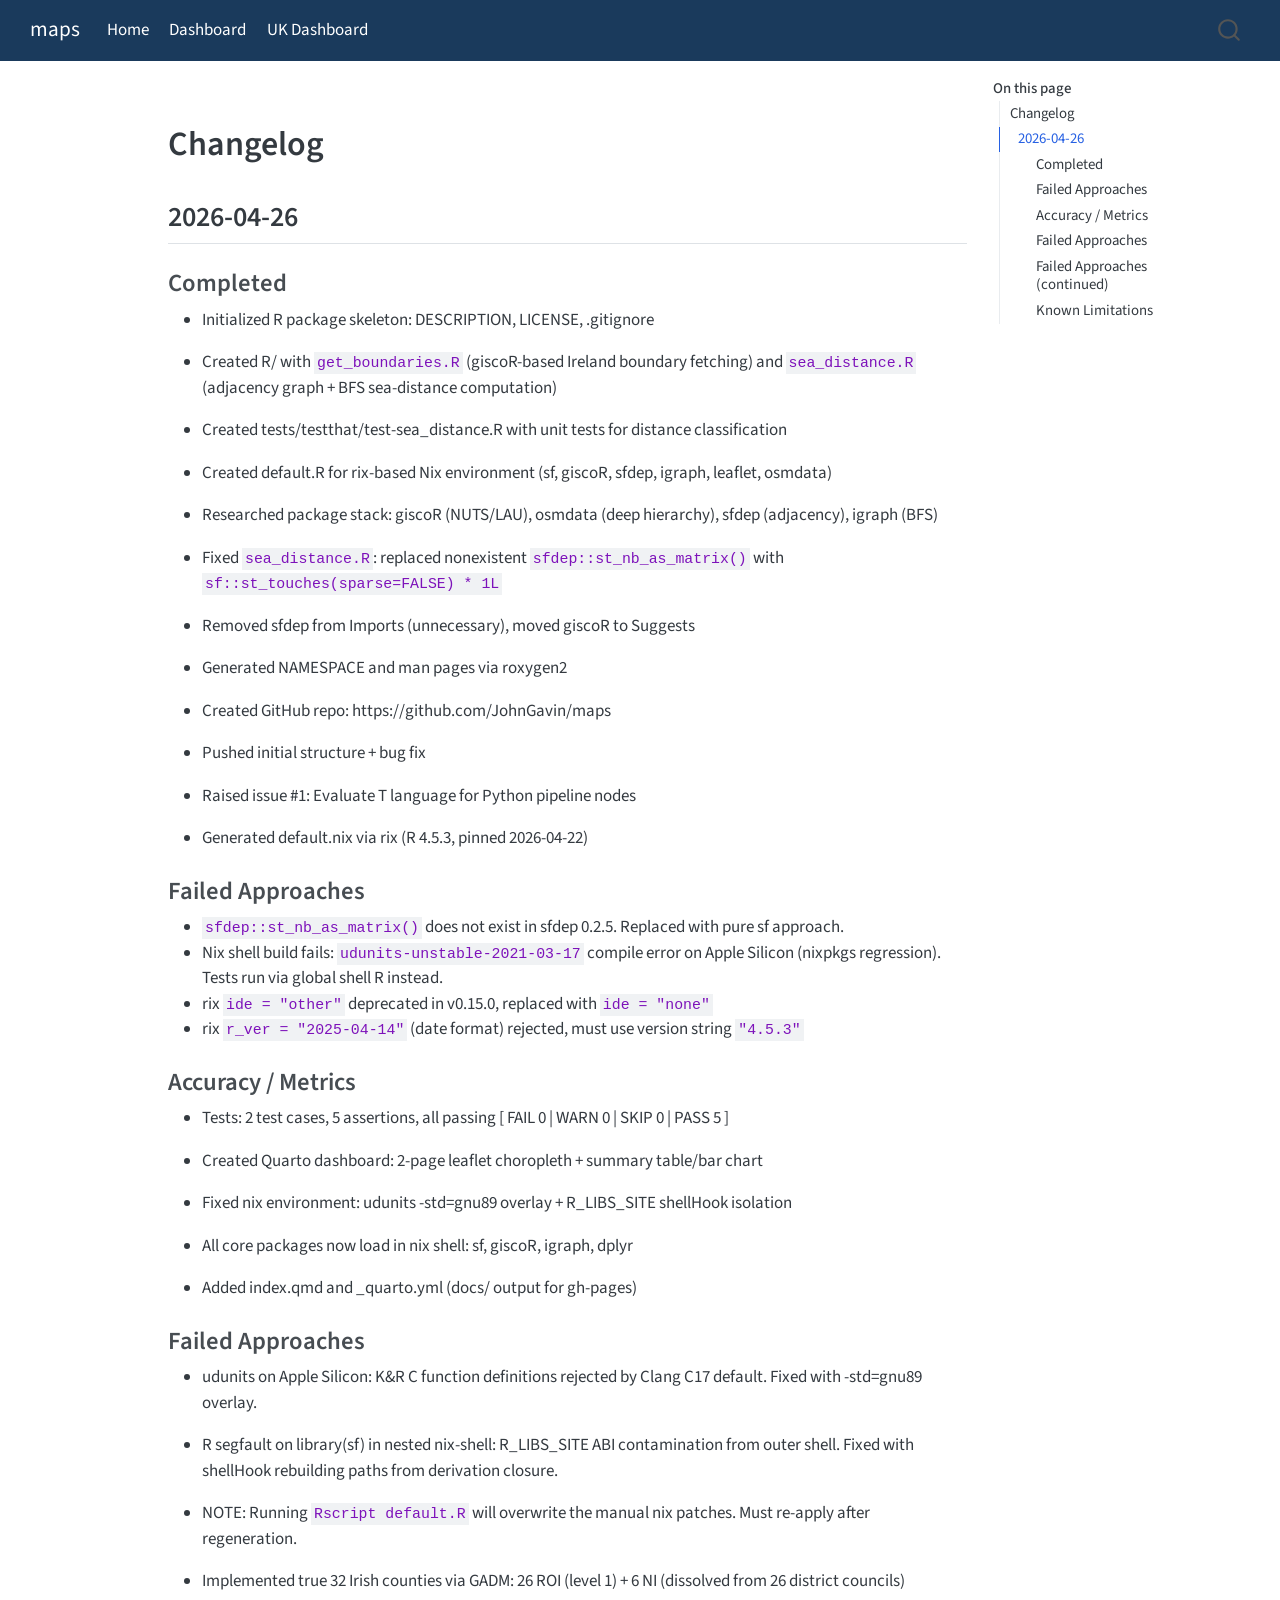
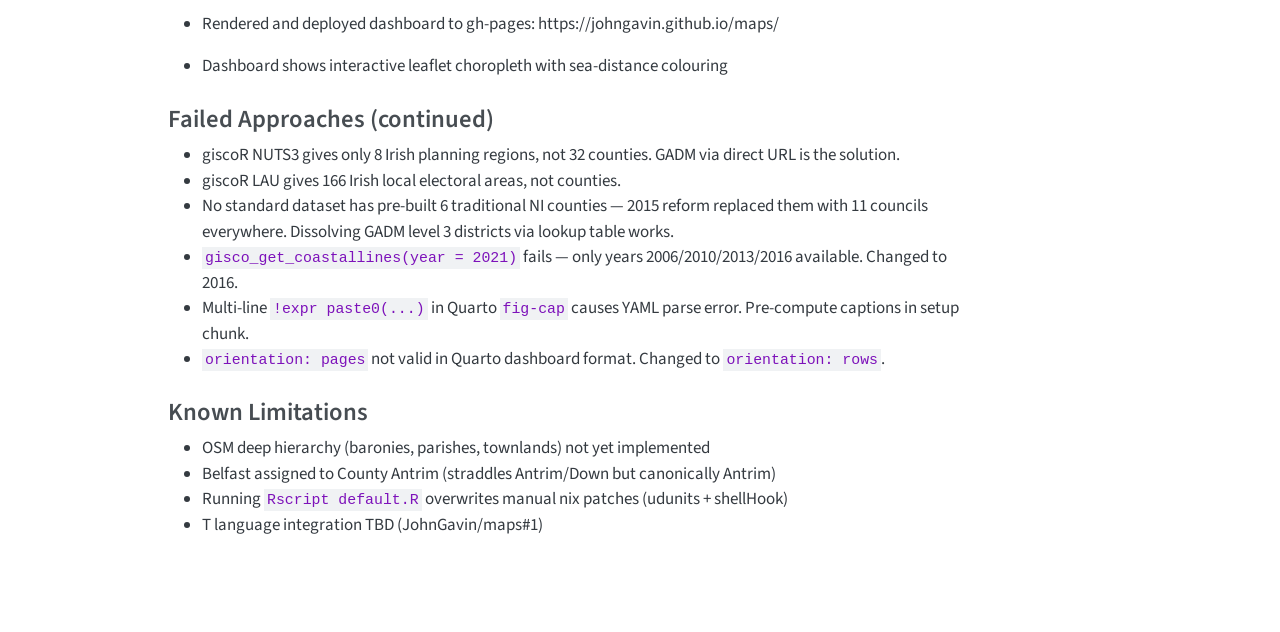
==== commit ef2c13ac: "Add UK dashboard: England, Scotland, Wales sea-distance analysis - New vignettes/articles/uk_dashboa" ====
--- a/docs/CHANGELOG.html
+++ b/docs/CHANGELOG.html
@@ -97,6 +97,10 @@
   <li class="nav-item">
     <a class="nav-link" href="./vignettes/articles/dashboard.html"> 
 <span class="menu-text">Dashboard</span></a>
+  </li>  
+  <li class="nav-item">
+    <a class="nav-link" href="./vignettes/articles/uk_dashboard.html"> 
+<span class="menu-text">UK Dashboard</span></a>
   </li>  
 </ul>
           </div> <!-- /navcollapse -->
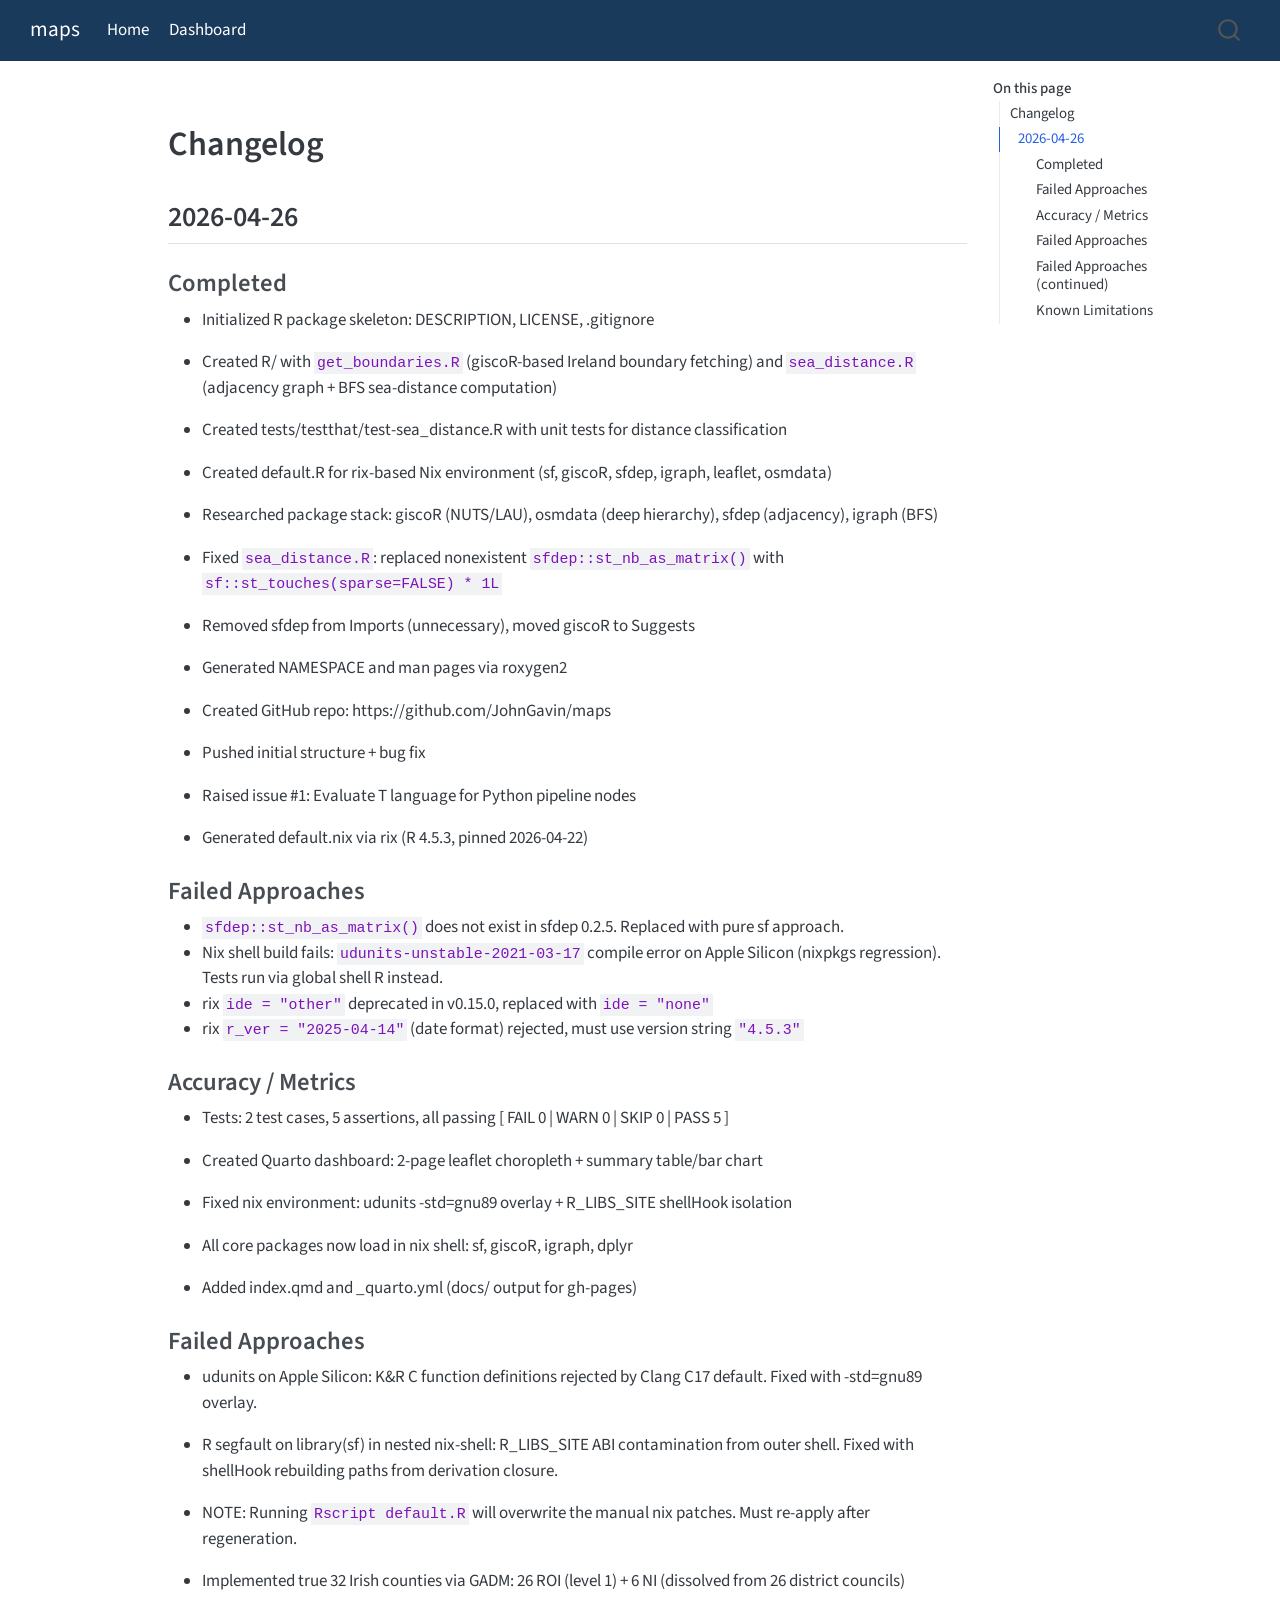
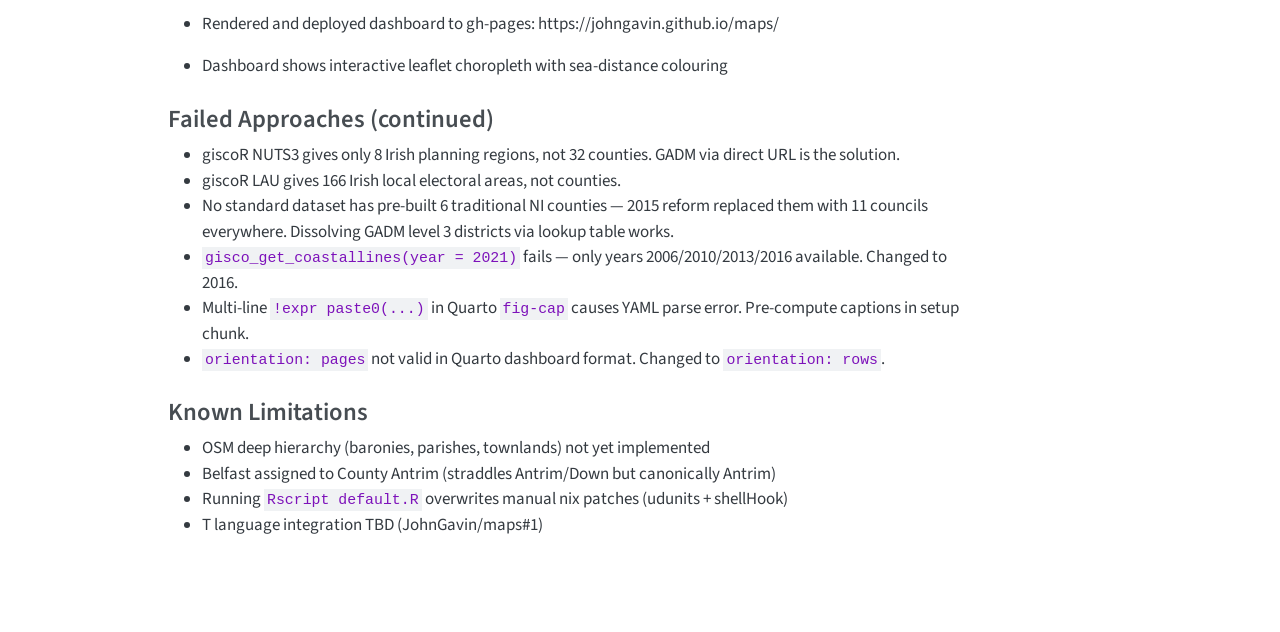
==== commit 0b9dcf77: "Single-page multi-country dashboard: Ireland + England + Scotland + Wales - One URL with tabs per co" ====
--- a/docs/CHANGELOG.html
+++ b/docs/CHANGELOG.html
@@ -97,10 +97,6 @@
   <li class="nav-item">
     <a class="nav-link" href="./vignettes/articles/dashboard.html"> 
 <span class="menu-text">Dashboard</span></a>
-  </li>  
-  <li class="nav-item">
-    <a class="nav-link" href="./vignettes/articles/uk_dashboard.html"> 
-<span class="menu-text">UK Dashboard</span></a>
   </li>  
 </ul>
           </div> <!-- /navcollapse -->
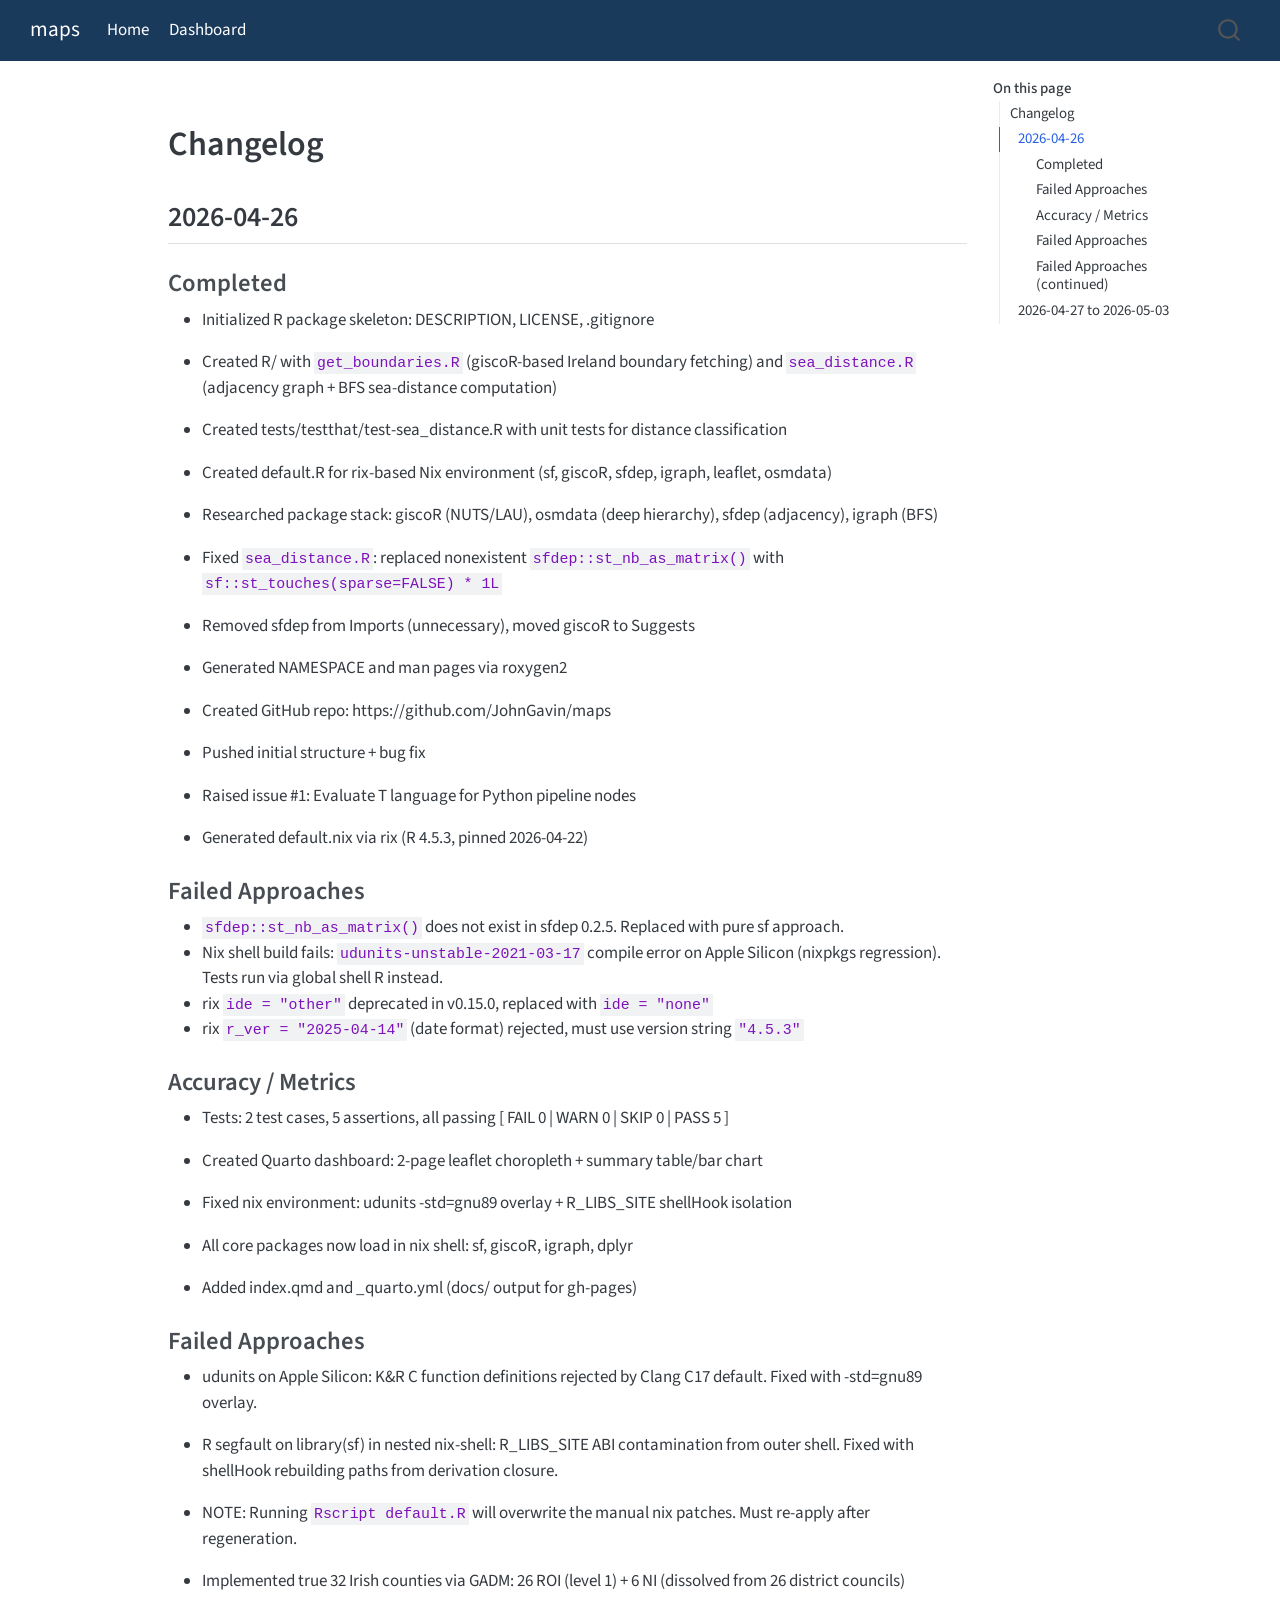
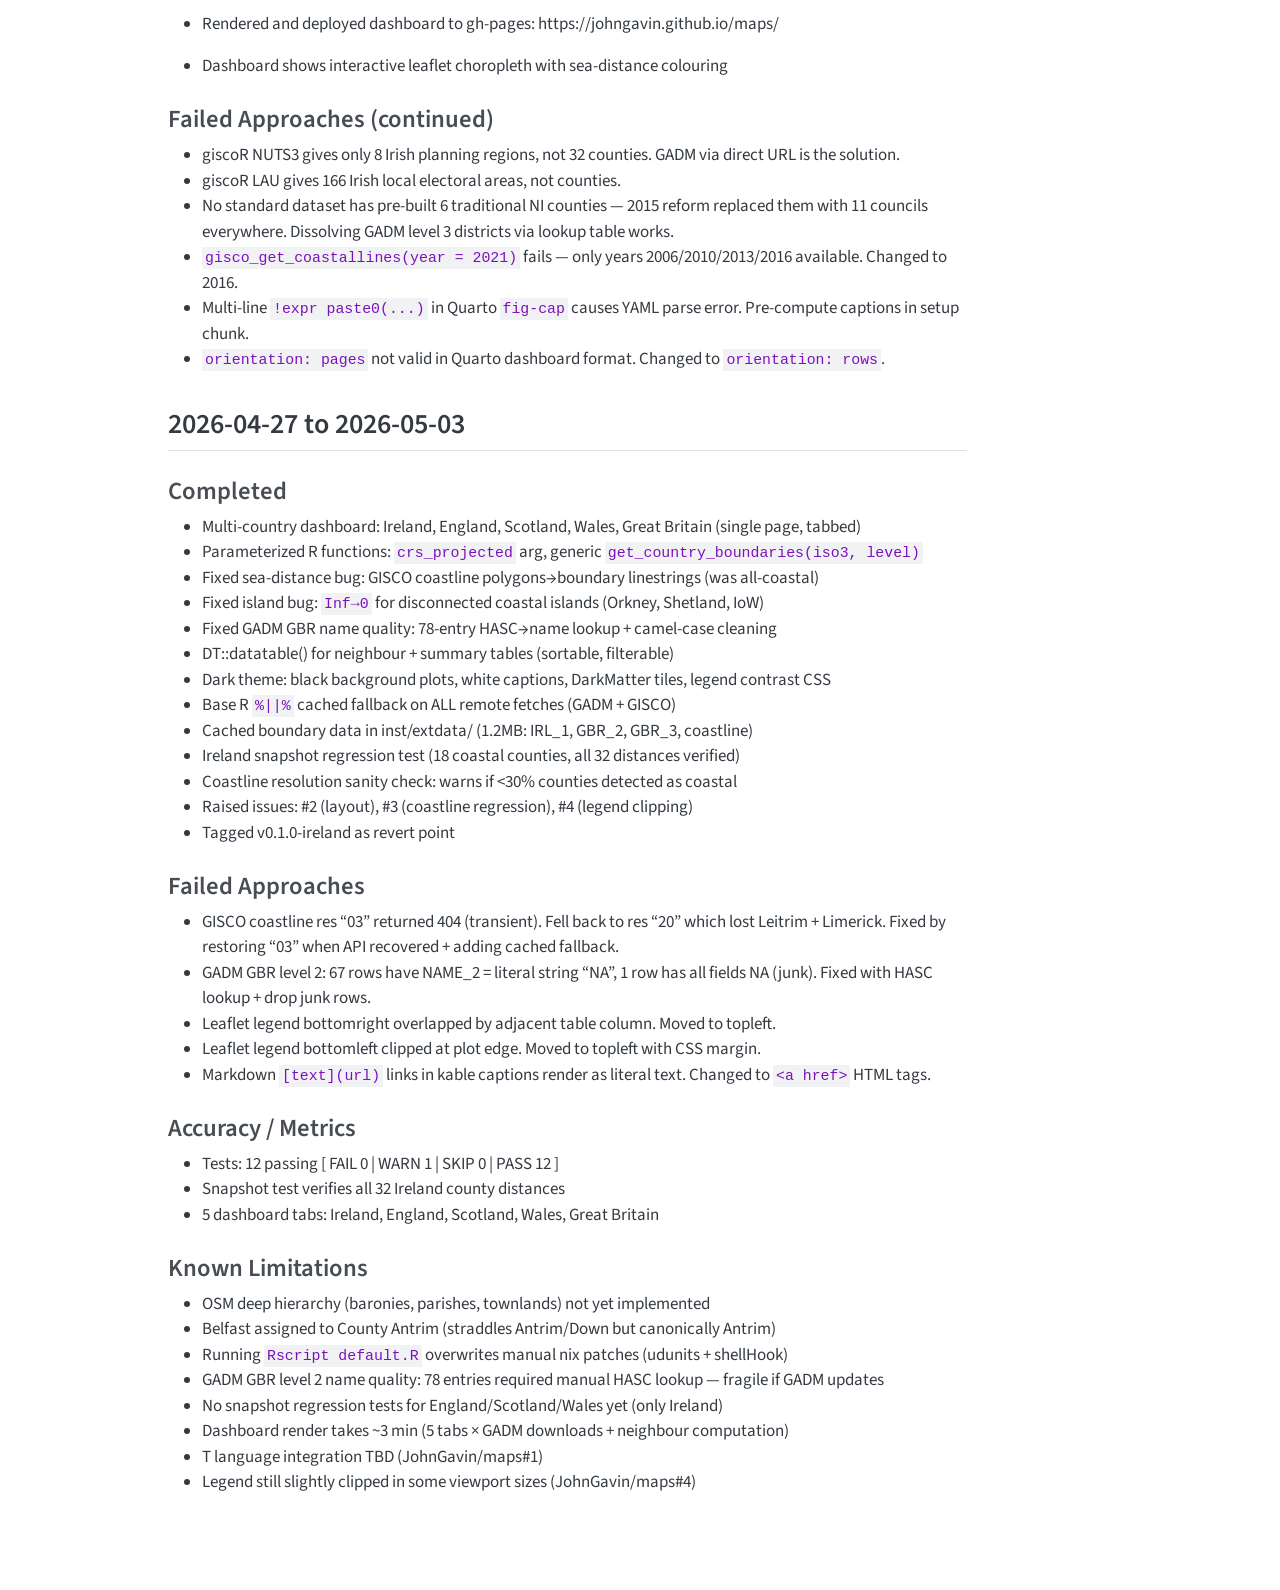
==== commit 4722b8c1: "Add UK snapshot tests + deduplicate dashboard inline helpers Snapshot tests (test-uk_snapshot.R): - " ====
--- a/docs/CHANGELOG.html
+++ b/docs/CHANGELOG.html
@@ -123,6 +123,12 @@
   <li><a href="#accuracy-metrics" id="toc-accuracy-metrics" class="nav-link" data-scroll-target="#accuracy-metrics">Accuracy / Metrics</a></li>
   <li><a href="#failed-approaches-1" id="toc-failed-approaches-1" class="nav-link" data-scroll-target="#failed-approaches-1">Failed Approaches</a></li>
   <li><a href="#failed-approaches-continued" id="toc-failed-approaches-continued" class="nav-link" data-scroll-target="#failed-approaches-continued">Failed Approaches (continued)</a></li>
+  </ul></li>
+  <li><a href="#to-2026-05-03" id="toc-to-2026-05-03" class="nav-link" data-scroll-target="#to-2026-05-03">2026-04-27 to 2026-05-03</a>
+  <ul class="collapse">
+  <li><a href="#completed-1" id="toc-completed-1" class="nav-link" data-scroll-target="#completed-1">Completed</a></li>
+  <li><a href="#failed-approaches-2" id="toc-failed-approaches-2" class="nav-link" data-scroll-target="#failed-approaches-2">Failed Approaches</a></li>
+  <li><a href="#accuracy-metrics-1" id="toc-accuracy-metrics-1" class="nav-link" data-scroll-target="#accuracy-metrics-1">Accuracy / Metrics</a></li>
   <li><a href="#known-limitations" id="toc-known-limitations" class="nav-link" data-scroll-target="#known-limitations">Known Limitations</a></li>
   </ul></li>
   </ul></li>
@@ -197,13 +203,56 @@
 <li><code>orientation: pages</code> not valid in Quarto dashboard format. Changed to <code>orientation: rows</code>.</li>
 </ul>
 </section>
+</section>
+<section id="to-2026-05-03" class="level2">
+<h2 class="anchored" data-anchor-id="to-2026-05-03">2026-04-27 to 2026-05-03</h2>
+<section id="completed-1" class="level3">
+<h3 class="anchored" data-anchor-id="completed-1">Completed</h3>
+<ul>
+<li>Multi-country dashboard: Ireland, England, Scotland, Wales, Great Britain (single page, tabbed)</li>
+<li>Parameterized R functions: <code>crs_projected</code> arg, generic <code>get_country_boundaries(iso3, level)</code></li>
+<li>Fixed sea-distance bug: GISCO coastline polygons→boundary linestrings (was all-coastal)</li>
+<li>Fixed island bug: <code>Inf→0</code> for disconnected coastal islands (Orkney, Shetland, IoW)</li>
+<li>Fixed GADM GBR name quality: 78-entry HASC→name lookup + camel-case cleaning</li>
+<li>DT::datatable() for neighbour + summary tables (sortable, filterable)</li>
+<li>Dark theme: black background plots, white captions, DarkMatter tiles, legend contrast CSS</li>
+<li>Base R <code>%||%</code> cached fallback on ALL remote fetches (GADM + GISCO)</li>
+<li>Cached boundary data in inst/extdata/ (1.2MB: IRL_1, GBR_2, GBR_3, coastline)</li>
+<li>Ireland snapshot regression test (18 coastal counties, all 32 distances verified)</li>
+<li>Coastline resolution sanity check: warns if &lt;30% counties detected as coastal</li>
+<li>Raised issues: #2 (layout), #3 (coastline regression), #4 (legend clipping)</li>
+<li>Tagged v0.1.0-ireland as revert point</li>
+</ul>
+</section>
+<section id="failed-approaches-2" class="level3">
+<h3 class="anchored" data-anchor-id="failed-approaches-2">Failed Approaches</h3>
+<ul>
+<li>GISCO coastline res “03” returned 404 (transient). Fell back to res “20” which lost Leitrim + Limerick. Fixed by restoring “03” when API recovered + adding cached fallback.</li>
+<li>GADM GBR level 2: 67 rows have NAME_2 = literal string “NA”, 1 row has all fields NA (junk). Fixed with HASC lookup + drop junk rows.</li>
+<li>Leaflet legend bottomright overlapped by adjacent table column. Moved to topleft.</li>
+<li>Leaflet legend bottomleft clipped at plot edge. Moved to topleft with CSS margin.</li>
+<li>Markdown <code>[text](url)</code> links in kable captions render as literal text. Changed to <code>&lt;a href&gt;</code> HTML tags.</li>
+</ul>
+</section>
+<section id="accuracy-metrics-1" class="level3">
+<h3 class="anchored" data-anchor-id="accuracy-metrics-1">Accuracy / Metrics</h3>
+<ul>
+<li>Tests: 12 passing [ FAIL 0 | WARN 1 | SKIP 0 | PASS 12 ]</li>
+<li>Snapshot test verifies all 32 Ireland county distances</li>
+<li>5 dashboard tabs: Ireland, England, Scotland, Wales, Great Britain</li>
+</ul>
+</section>
 <section id="known-limitations" class="level3">
 <h3 class="anchored" data-anchor-id="known-limitations">Known Limitations</h3>
 <ul>
 <li>OSM deep hierarchy (baronies, parishes, townlands) not yet implemented</li>
 <li>Belfast assigned to County Antrim (straddles Antrim/Down but canonically Antrim)</li>
 <li>Running <code>Rscript default.R</code> overwrites manual nix patches (udunits + shellHook)</li>
+<li>GADM GBR level 2 name quality: 78 entries required manual HASC lookup — fragile if GADM updates</li>
+<li>No snapshot regression tests for England/Scotland/Wales yet (only Ireland)</li>
+<li>Dashboard render takes ~3 min (5 tabs × GADM downloads + neighbour computation)</li>
 <li>T language integration TBD (JohnGavin/maps#1)</li>
+<li>Legend still slightly clipped in some viewport sizes (JohnGavin/maps#4)</li>
 </ul>
 
 
